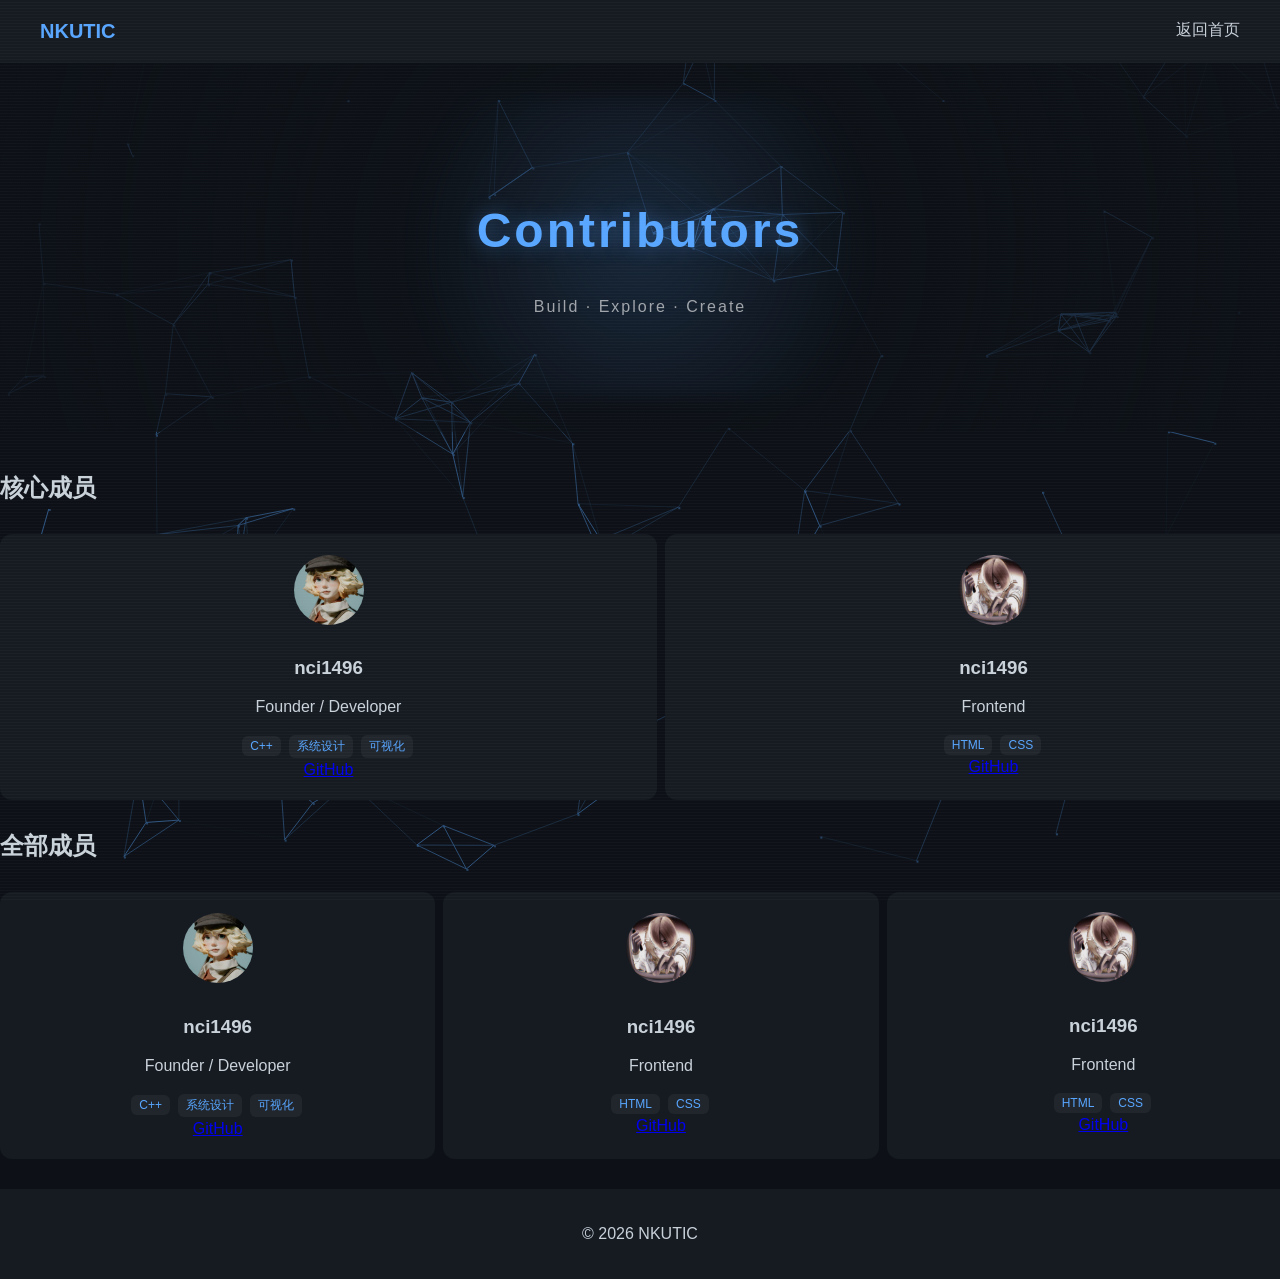
==== contributors.html @ daf4916a "feat update: build contributors pages" ====
<!DOCTYPE html>
<html lang="zh">
<head>
    <meta charset="UTF-8">
    <meta name="viewport" content="width=device-width, initial-scale=1.0">
    <title>Contributors</title>
    <link rel="stylesheet" href="contributors.css">
    <link rel="stylesheet" href="style.css">
    <script type="module" src="scripts/bg_hero.js"></script>
    <canvas id="heroCanvas" class="bg-canvas"></canvas>
</head>

<body>

<header>
    <div class="logo">NKUTIC</div>
    <nav>
        <a href="index.html">返回首页</a>
    </nav>
</header>

<section class="contributors-hero">
    <h1>Contributors</h1>
    <p>Build · Explore · Create</p>
</section>

<main class="contributors-page">

    <h2>核心成员</h2>
    <div id="core-members" class="member-grid"></div>

    <h2>全部成员</h2>
    <div id="all-members" class="member-grid"></div>

</main>

<footer>
    <p>© 2026 NKUTIC</p>
</footer>

<script type="module" src="scripts/contributors_render.js"></script>

</body>
</html>
---- contributors.css ----
/* hero区 */
.contributors-hero {
    text-align: center;
    padding: 100px 20px;

        background: radial-gradient(
        circle at center,
        rgba(13, 17, 23, 0.2),
        rgba(13, 17, 23, 0.85)
    );
}

.contributors-hero::before {
    content: "";
    position: absolute;
    top: 50%;
    left: 50%;
    width: 600px;
    height: 300px;
    transform: translate(-50%, -50%);
    background: radial-gradient(
        circle,
        rgba(88,166,255,0.15),
        transparent 70%
    );
    filter: blur(10px);
    z-index: -1;
}

.contributors-hero h1 {
    font-size: 48px;
    color: #58a6ff;
    text-shadow: 0 0 20px rgba(88,166,255,0.4);
    letter-spacing: 3px;
}

.contributors-hero p {
    color: rgba(255,255,255,0.6);
    letter-spacing: 2px;
}

.bg-canvas {
    position: fixed;
    inset: 0;
    z-index: 0;
    opacity: 0.5;
    pointer-events: none;
}

.contributors-page,header{
    position: relative;
    z-index: 1;
}

/* 网格 */

.member-grid {
    display: grid;
    grid-template-columns: repeat(auto-fit, minmax(180px, 1fr));
    gap: 20px;
    margin: 30px 0;
}

/* 标签 */

.tag {
    display: inline-block;
    margin: 3px;
    padding: 3px 8px;
    border-radius: 6px;
    background: #21262d;
    color: #58a6ff;
    font-size: 12px;
}

/* 卡片 */

.member {
    width: 100%;
    background: #161b22;
    padding: 20px;
    border-radius: 12px;
    text-align: center;
    transition: 0.3s;
    position: relative;
    pointer-events: auto;
}
.member-grid {
    display: grid;
    grid-template-columns: repeat(auto-fit, minmax(180px, 1fr));
    gap: 50px;
}

.member img {
    width: 70px;
    height: 70px;
    border-radius: 50%;
    margin-bottom: 10px;
}

.member:hover {
    transform: translateY(-8px);
}

/* 高光 */

.member.highlight {
    position: relative;
    border: 1px solid transparent;
    background: #161b22;
}

/* .member.highlight::before {
    content: "";
    position: absolute;
    inset: -1px;
    border-radius: 12px;
    background: linear-gradient(120deg, #58a6ff, transparent, #58a6ff);
    z-index: -1;
    filter: blur(8px);
} */

.member.highlight::after {
    content: "CORE";
    position: absolute;
    top: 10px;
    right: 10px;
    font-size: 10px;
    color: #58a6ff;
    border: 1px solid #58a6ff;
    padding: 2px 6px;
    border-radius: 6px;
}

.member::after {
    content: "";
    position: absolute;
    inset: 0;
    border-radius: 12px;
    background: radial-gradient(
        circle at var(--x, 50%) var(--y, 50%),
        rgba(88,166,255,0.2),
        transparent 60%
    );
    opacity: 0;
    transition: 0.2s;
}

.member:hover::after {
    opacity: 1;
}



/* 流光背景,加!important防止被覆盖 */
/* body {
    background: radial-gradient(circle at 20% 30%, #0a1a2f, transparent),
                radial-gradient(circle at 80% 70%, #0a1a2f, transparent),
                #0d1117 !important;  
            } */

/* 背景扫描线 */

body::after {
    content: "";
    position: fixed;
    inset: 0;
    background: repeating-linear-gradient(
        transparent,
        transparent 2px,
        rgba(255,255,255,0.05) 3px
    )!important;
    pointer-events: none;
    z-index: 999;
}
---- style.css ----
body {
    margin: 0;
    font-family: Arial;
    background: #0d1117;
    color: #c9d1d9;
}

/* 顶部 */
header {
    display: flex;
    justify-content: space-between;
    padding: 20px 40px;
    background: #161b22;
}

.logo {
    font-size: 20px;
    font-weight: bold;
    color: #58a6ff;
}

nav a {
    color: #c9d1d9;
    margin-left: 20px;
    text-decoration: none;
}

nav a:hover {
    color: #58a6ff;
}

/* 首页大字 */
.hero {
    position: relative;
    height: 100vh;
    background: #0d1117;
    min-height: 300px;
}

@media (max-width: 600px) {
    .hero {
        height: 40vh;
    }
}

#heroCanvas {
    position: absolute;
    top: 0;
    left: 0;
    width: 100%;
    height: 100%;
    display: block;
}

.hero-overlay {
    position: absolute;
    top: 50%;
    left: 50%;
    transform: translate(-50%, -50%);
    
    text-align: center;
    color: white;

    z-index: 2;
    
    /* 防止阻挡被按 */
    pointer-events: none;

}


/* 标题 */
.hero-overlay h1 {
    font-size: 48px;
    color: #58a6ff;
    text-shadow: 0 0 20px rgba(88,166,255,0.4);
    letter-spacing: 3px;
}

/* 副标题 */
.hero-overlay p {
    font-size: 18px;
    color: #8b949e;
}

/* 按钮 */
.hero-overlay button {
    margin-top: 20px;
    padding: 10px 20px;
    border-radius: 8px;
    border: none;
    background: #58a6ff;
    color: white;
    cursor: pointer;
/* 恢复按键功能 */
    pointer-events: auto;
}



.hero::after {
    content: "";
    position: absolute;
    left: 0;
    bottom: 0;
    width: 100%;
    height: 100px;

    background: linear-gradient(to bottom, transparent, #0d1117);
}

/* 通用 section */

section {
    padding: 60px 40px;

    opacity: 0;
    transform: translateY(30px);
    animation: fadeIn 1s forwards;
}

@keyframes fadeIn {
    to {
        opacity: 1;
        transform: translateY(0);
    }
}

/*  ////// 卡片 //////*/
.card {
    background: #161b22;
    padding: 20px;
    margin-top: 20px;
    overflow: hidden;
    border-radius: 12px;
    transition: 0.3s;
    width: 75%;
    margin: auto;
}

.card:hover {
    transform: translateY(-5px);
    box-shadow: 0 0 15px #58a6ff44;
}

.card a {
    color: #58a6ff;
    text-decoration: none;
}

.card a:hover {
    text-decoration: underline;
    transform: translateY(-3px) scale(1.02);
    box-shadow: 0 10px 30px rgba(88,166,255,0.2);
}

.card img {
    width: 100%;
    height: 300px;
    object-fit: contain;
    background: #0d1117;
    border-radius: 8px;
}

.tags {
    margin-top: 5px;
}

.tag {
    display: inline-block;
    padding: 3px 8px;
    margin-right: 5px;
    border-radius: 6px;
    background: #21262d;
    color: #58a6ff;
    font-size: 12px;
}


/* 内容区 */
.card-content {
    padding: 15px;
}

/* 按钮区 */
.card-buttons {
    margin-top: 10px;
    display: flex;
    gap: 10px;
    
}


.card-buttons a {
    padding: 6px 12px;
    border-radius: 6px;
    background: #58a6ff;
    color: white;
    text-decoration: none;
    font-size: 14px;
}

.card-buttons a:hover {
    background: #1f6feb;
}

.card-grid {
    display: grid;
    grid-template-columns: repeat(auto-fit, minmax(300px, 1fr));
    gap: 20px;
}



/* 页脚 */
footer {
    text-align: center;
    padding: 20px;
    background: #161b22;
}



/* 项目页 */

/* 项目页整体 */
.project-page {
    max-width: 900px;
    margin: auto;
}

/* 头部 */
.project-hero {
    text-align: center;
    padding: 60px 20px;
}

.project-hero h1 {
    font-size: 40px;
    color: #58a6ff;
}

/* 更多按钮 */
.more {
    text-align: center;
    margin-top: 40px;
}

.btn-primary {
    display: inline-block;
    padding: 12px 28px;
    border-radius: 999px; /* 胶囊按钮 */
    background: linear-gradient(135deg, #58a6ff, #1f6feb);
    color: white;
    font-weight: 500;
    text-decoration: none;
    letter-spacing: 1px;

    transition: all 0.3s ease;
}

/* hover 提升 */
.btn-primary:hover {
    transform: translateY(-3px) scale(1.03);
    box-shadow: 0 8px 20px rgba(88,166,255,0.4);
}

/* 点击反馈 */
.btn-primary:active {
    transform: scale(0.97);
}


/* 按钮 */
.btn {
    display: inline-block;
    margin-top: 20px;
    padding: 10px 20px;
    background: #58a6ff;
    color: white;
    text-decoration: none;
    border-radius: 8px;
}

.btn:hover {
    background: #1f6feb;
}

/* 图片 */
.project-img {
    width: 100%;
    border-radius: 10px;
    margin-top: 20px;
}

/* 段落 */
section {
    margin-bottom: 40px;
}

/* 代码块 */
pre {
    background: #0d1117;
    color: #c9d1d9;
    padding: 16px 20px;
    border-radius: 12px;
    overflow-x: auto;

    border: 1px solid #30363d;

    font-family: "Fira Code", "Consolas", monospace;
    font-size: 14px;
    line-height: 1.6;

    position: relative;
}

/* 左侧装饰条（重点） */
pre::before {
    content: "";
    position: absolute;
    left: 0;
    top: 0;
    width: 4px;
    height: 100%;
    background: #58a6ff;
    border-radius: 12px 0 0 12px;
}

/* code本体 */
code {
    color: #c9d1d9;
}

pre::after {
    content: "C++"; /* 可以按需要改 */
    position: absolute;
    top: 8px;
    right: 12px;
    font-size: 12px;
    color: #8b949e;
}
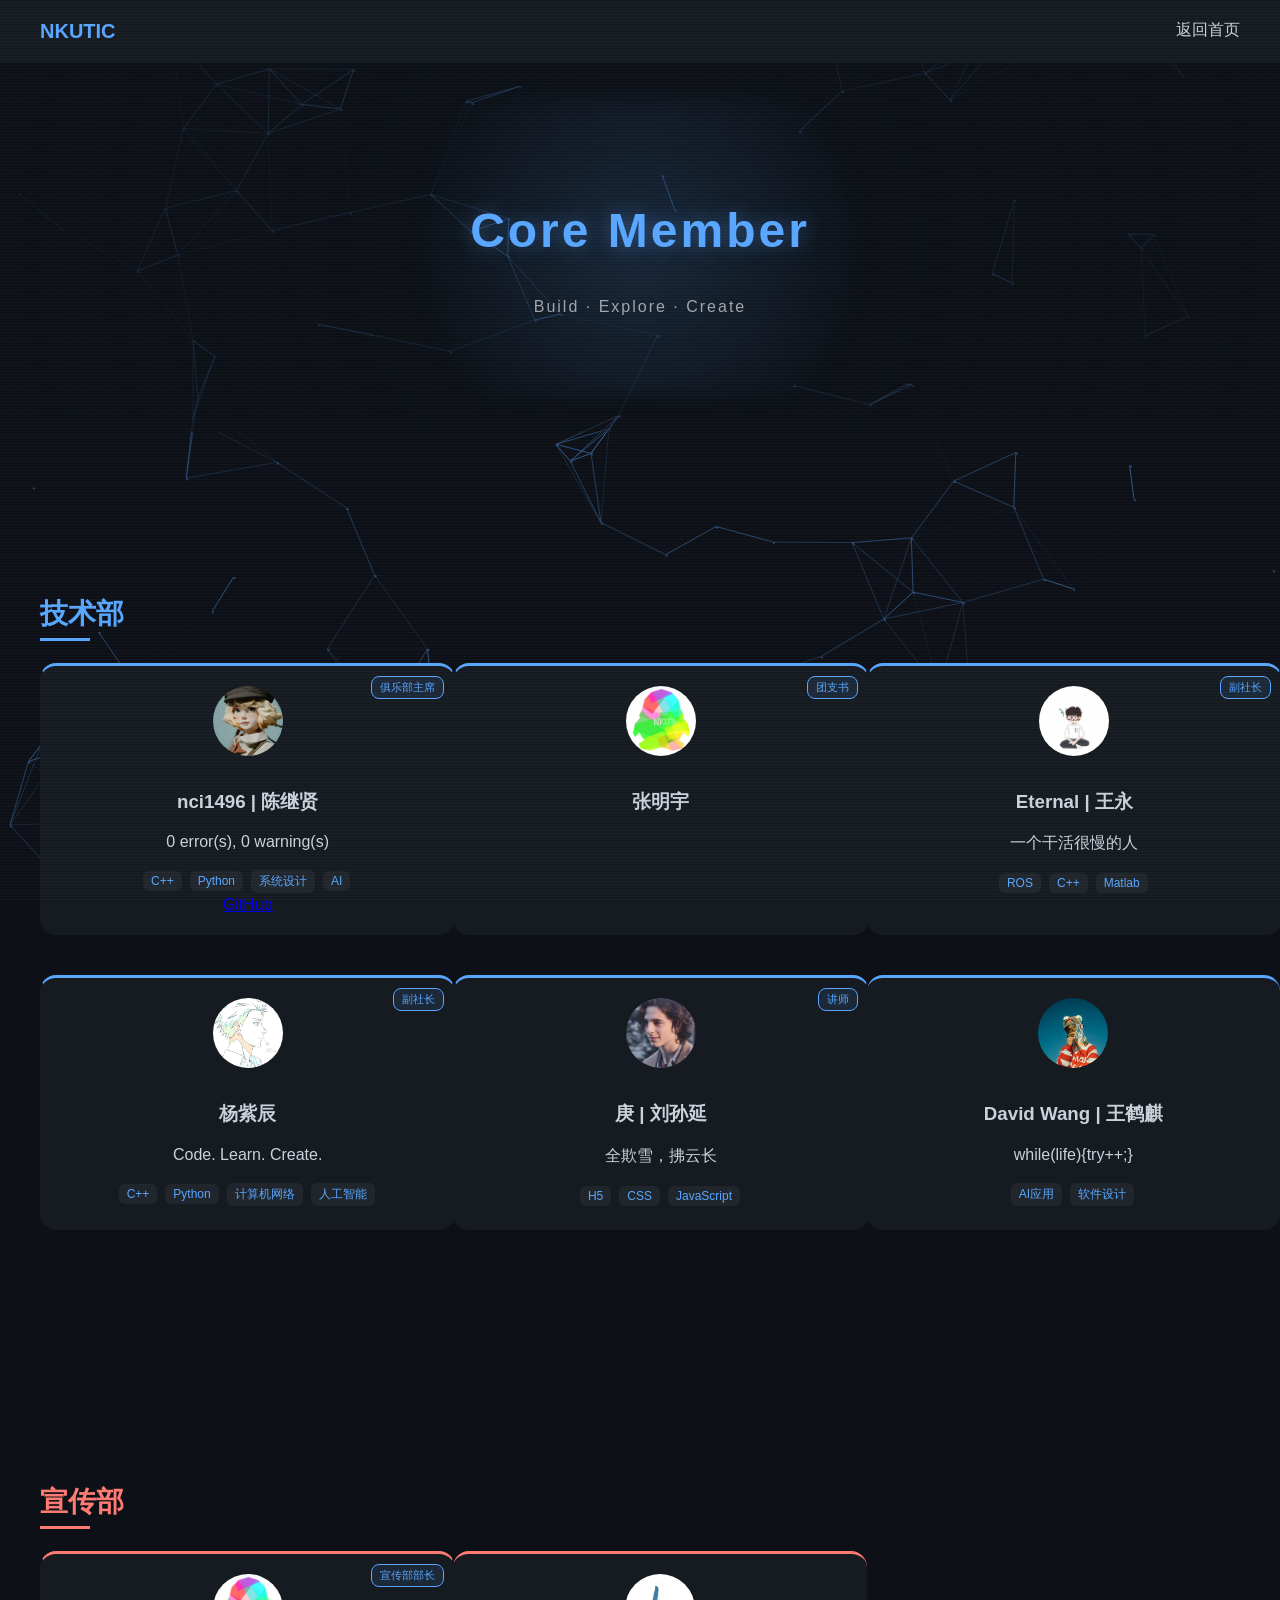
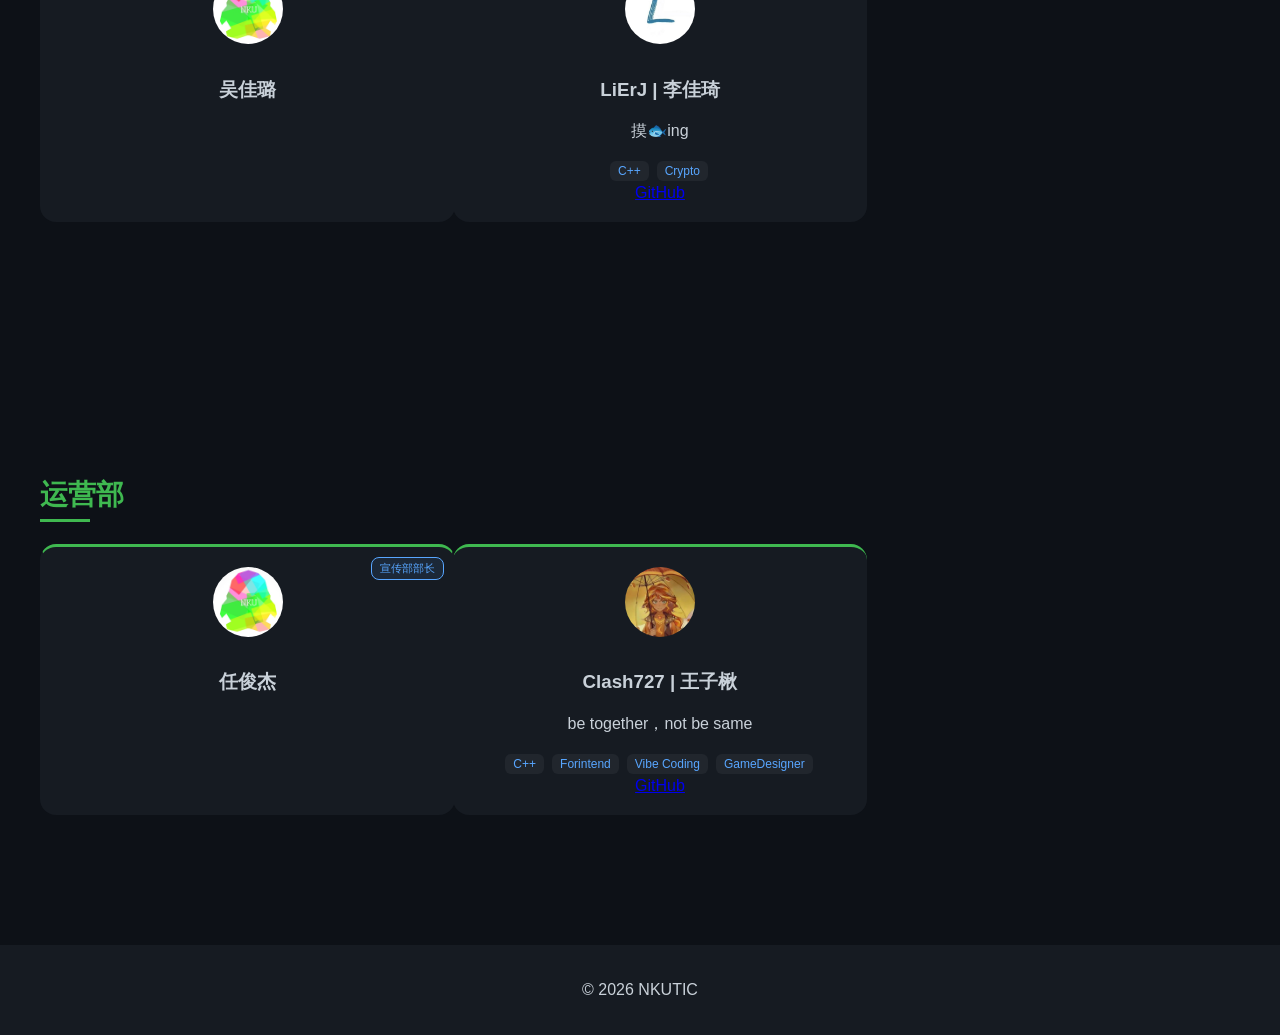
==== commit 418bb13d: "feat update:contributors pages" ====
--- a/contributors.html
+++ b/contributors.html
@@ -20,18 +20,26 @@
 </header>
 
 <section class="contributors-hero">
-    <h1>Contributors</h1>
+    <h1>Core Member</h1>
     <p>Build · Explore · Create</p>
 </section>
 
 <main class="contributors-page">
 
-    <h2>核心成员</h2>
-    <div id="core-members" class="member-grid"></div>
+<section class="dept dept-tech">
+    <h2>技术部</h2>
+    <div id="tech-members" class="member-grid"></div>
+</section>
 
-    <h2>全部成员</h2>
-    <div id="all-members" class="member-grid"></div>
+<section class="dept dept-media">
+    <h2>宣传部</h2>
+    <div id="media-members" class="member-grid"></div>
+</section>
 
+<section class="dept dept-ops">
+    <h2>运营部</h2>
+    <div id="ops-members" class="member-grid"></div>
+</section>
 </main>
 
 <footer>
--- a/contributors.css
+++ b/contributors.css
@@ -52,13 +52,26 @@
     z-index: 1;
 }
 
+
 /* 网格 */
 
 .member-grid {
     display: grid;
-    grid-template-columns: repeat(auto-fit, minmax(180px, 1fr));
-    gap: 20px;
+    grid-template-columns: repeat(3, 1fr);
+    gap: 40px;
     margin: 30px 0;
+}
+
+@media (max-width: 900px) {
+    .member-grid {
+        grid-template-columns: repeat(2, 1fr);
+    }
+}
+
+@media (max-width: 500px) {
+    .member-grid {
+        grid-template-columns: 1fr;
+    }
 }
 
 /* 标签 */
@@ -79,16 +92,11 @@
     width: 100%;
     background: #161b22;
     padding: 20px;
-    border-radius: 12px;
+    border-radius: 16px;
     text-align: center;
     transition: 0.3s;
     position: relative;
     pointer-events: auto;
-}
-.member-grid {
-    display: grid;
-    grid-template-columns: repeat(auto-fit, minmax(180px, 1fr));
-    gap: 50px;
 }
 
 .member img {
@@ -102,35 +110,34 @@
     transform: translateY(-8px);
 }
 
+/* CORE 标签 */
+.badge {
+    position: absolute;
+    top: 10px;
+    right: 10px;
+    font-size: 11px;
+    padding: 3px 8px;
+    border-radius: 8px;
+
+    color: #58a6ff;
+    border: 1px solid #58a6ff;
+
+    background: rgba(88,166,255,0.1);
+    backdrop-filter: blur(4px);
+
+    transition: 0.2s;
+    z-index: 2; 
+}
+
 /* 高光 */
 
 .member.highlight {
     position: relative;
     border: 1px solid transparent;
     background: #161b22;
-}
-
-/* .member.highlight::before {
-    content: "";
-    position: absolute;
-    inset: -1px;
-    border-radius: 12px;
-    background: linear-gradient(120deg, #58a6ff, transparent, #58a6ff);
-    z-index: -1;
-    filter: blur(8px);
-} */
-
-.member.highlight::after {
-    content: "CORE";
-    position: absolute;
-    top: 10px;
-    right: 10px;
-    font-size: 10px;
-    color: #58a6ff;
-    border: 1px solid #58a6ff;
-    padding: 2px 6px;
-    border-radius: 6px;
-}
+    z-index: 1;
+}
+
 
 .member::after {
     content: "";
@@ -142,22 +149,16 @@
         rgba(88,166,255,0.2),
         transparent 60%
     );
+        border: 1px solid #58a6ff;
     opacity: 0;
     transition: 0.2s;
+
+    pointer-events: none; /* ⭐ 必须 */
 }
 
 .member:hover::after {
     opacity: 1;
 }
-
-
-
-/* 流光背景,加!important防止被覆盖 */
-/* body {
-    background: radial-gradient(circle at 20% 30%, #0a1a2f, transparent),
-                radial-gradient(circle at 80% 70%, #0a1a2f, transparent),
-                #0d1117 !important;  
-            } */
 
 /* 背景扫描线 */
 
@@ -173,3 +174,77 @@
     pointer-events: none;
     z-index: 999;
 }
+
+
+/* 成员介绍 */
+
+.dept {
+    margin-top: 80px;
+}
+
+/* 标题风格 */
+.dept h2 {
+    font-size: 28px;
+    margin-bottom: 20px;
+    position: relative;
+}
+
+/* 技术部 */
+.dept-tech h2 {
+    color: #58a6ff;
+}
+.dept-tech h2::after {
+    background: #58a6ff;
+}
+
+/* 宣传部 */
+.dept-media h2 {
+    color: #ff7b72;
+}
+.dept-media h2::after {
+    background: #ff7b72;
+}
+
+/* 运营部 */
+.dept-ops h2 {
+    color: #3fb950;
+}
+.dept-ops h2::after {
+    background: #3fb950;
+}
+
+.dept h2::after {
+    content: "";
+    position: absolute;
+    left: 0;
+    bottom: -8px;
+    width: 50px;
+    height: 3px;
+}
+
+/* 技术部：蓝 */
+.member.dept-tech {
+    border-top: 3px solid #58a6ff;
+}
+
+/* 宣传部：红 */
+.member.dept-media {
+    border-top: 3px solid #ff7b72;
+}
+
+/* 运营部：绿 */
+.member.dept-ops {
+    border-top: 3px solid #3fb950;
+}
+
+.member.dept-tech:hover {
+    box-shadow: 0 10px 30px rgba(88,166,255,0.25);
+}
+
+.member.dept-media:hover {
+    box-shadow: 0 10px 30px rgba(255,123,114,0.25);
+}
+
+.member.dept-ops:hover {
+    box-shadow: 0 10px 30px rgba(63,185,80,0.25);
+}
--- a/style.css
+++ b/style.css
@@ -69,18 +69,21 @@
 }
 
 
-/* 标题 */
+
 .hero-overlay h1 {
-    font-size: 48px;
+    font-size: clamp(42px, 9vw, 120px);
     color: #58a6ff;
     text-shadow: 0 0 20px rgba(88,166,255,0.4);
-    letter-spacing: 3px;
-}
-
-/* 副标题 */
+    letter-spacing: clamp(1px, 0.5vw, 6px);
+    line-height: 1.05;
+    font-weight: 700;
+}
+
 .hero-overlay p {
-    font-size: 18px;
+    font-size: clamp(16px, 3.5vw, 40px);
     color: #8b949e;
+    letter-spacing: clamp(0.5px, 0.3vw, 3px);
+    line-height: 1.2;
 }
 
 /* 按钮 */
@@ -113,7 +116,7 @@
 
 section {
     padding: 60px 40px;
-
+    margin-bottom: 40px;
     opacity: 0;
     transform: translateY(30px);
     animation: fadeIn 1s forwards;
@@ -293,11 +296,6 @@
     margin-top: 20px;
 }
 
-/* 段落 */
-section {
-    margin-bottom: 40px;
-}
-
 /* 代码块 */
 pre {
     background: #0d1117;
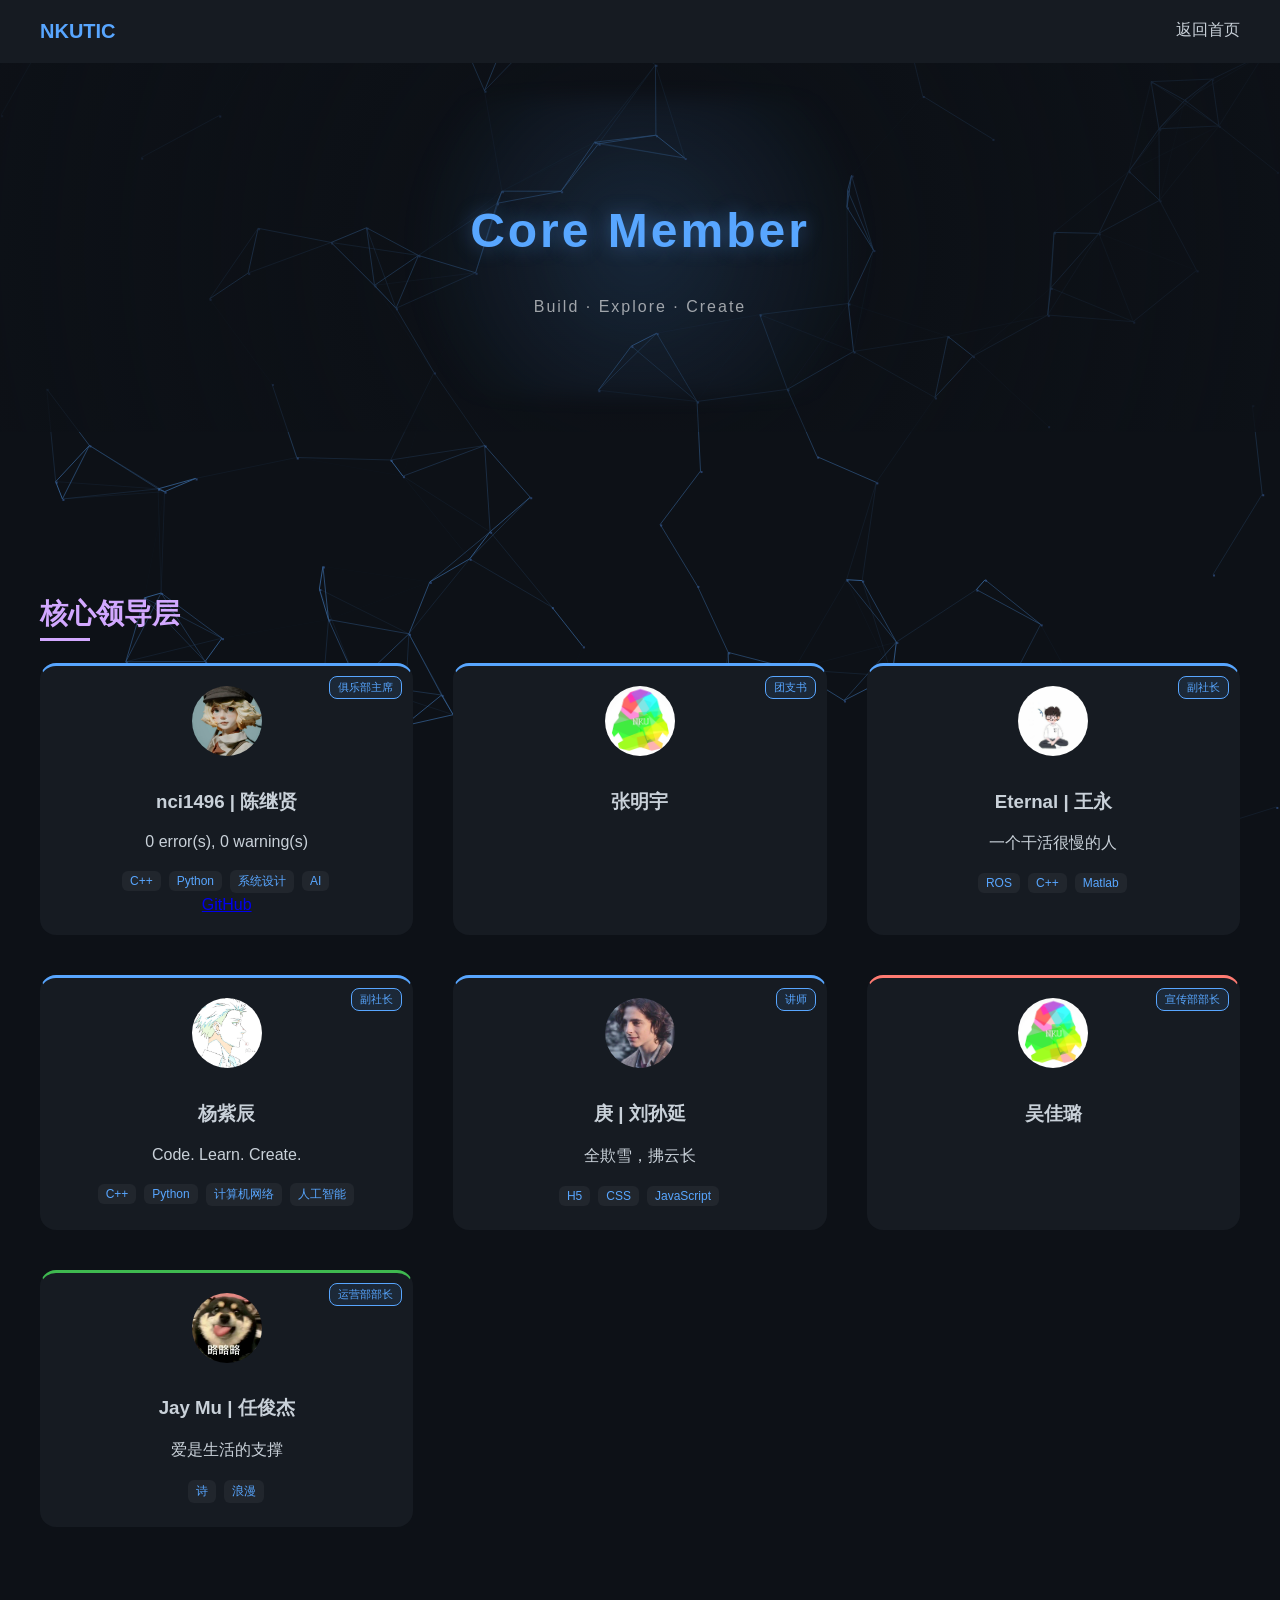
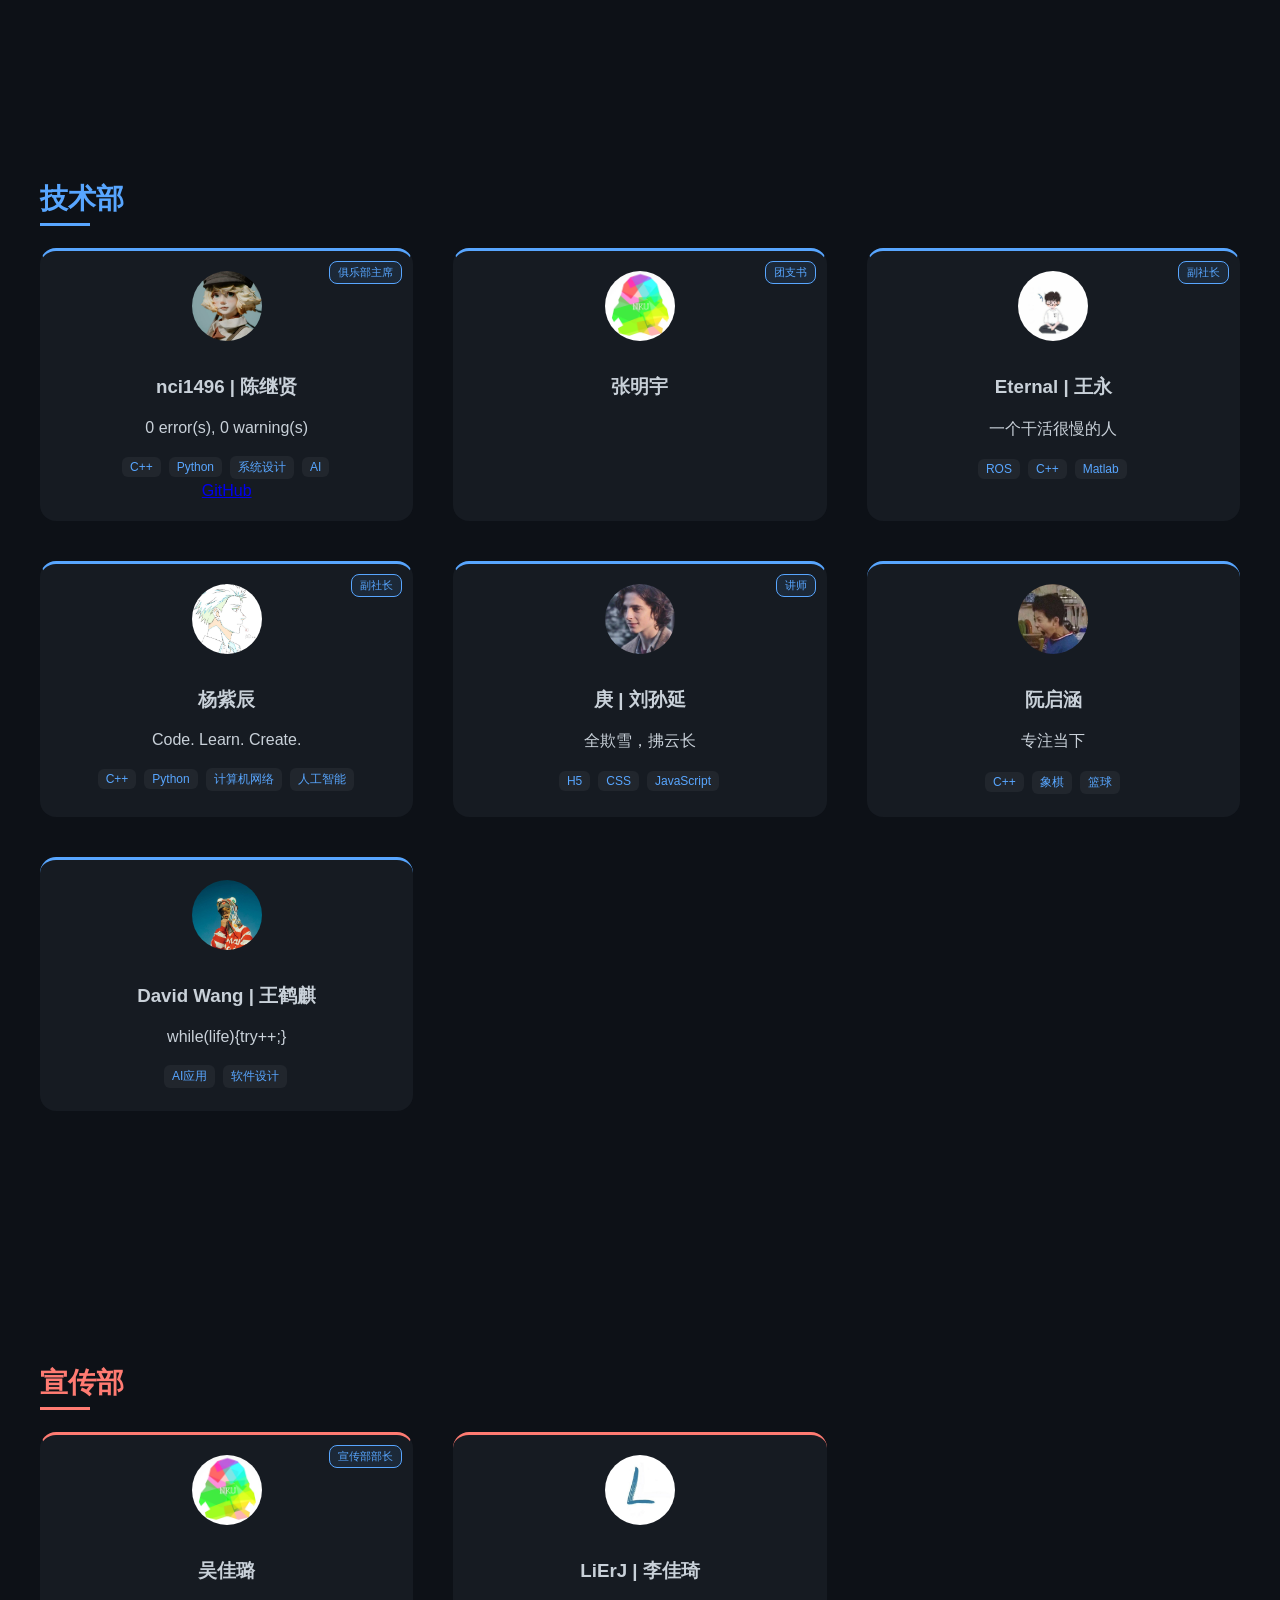
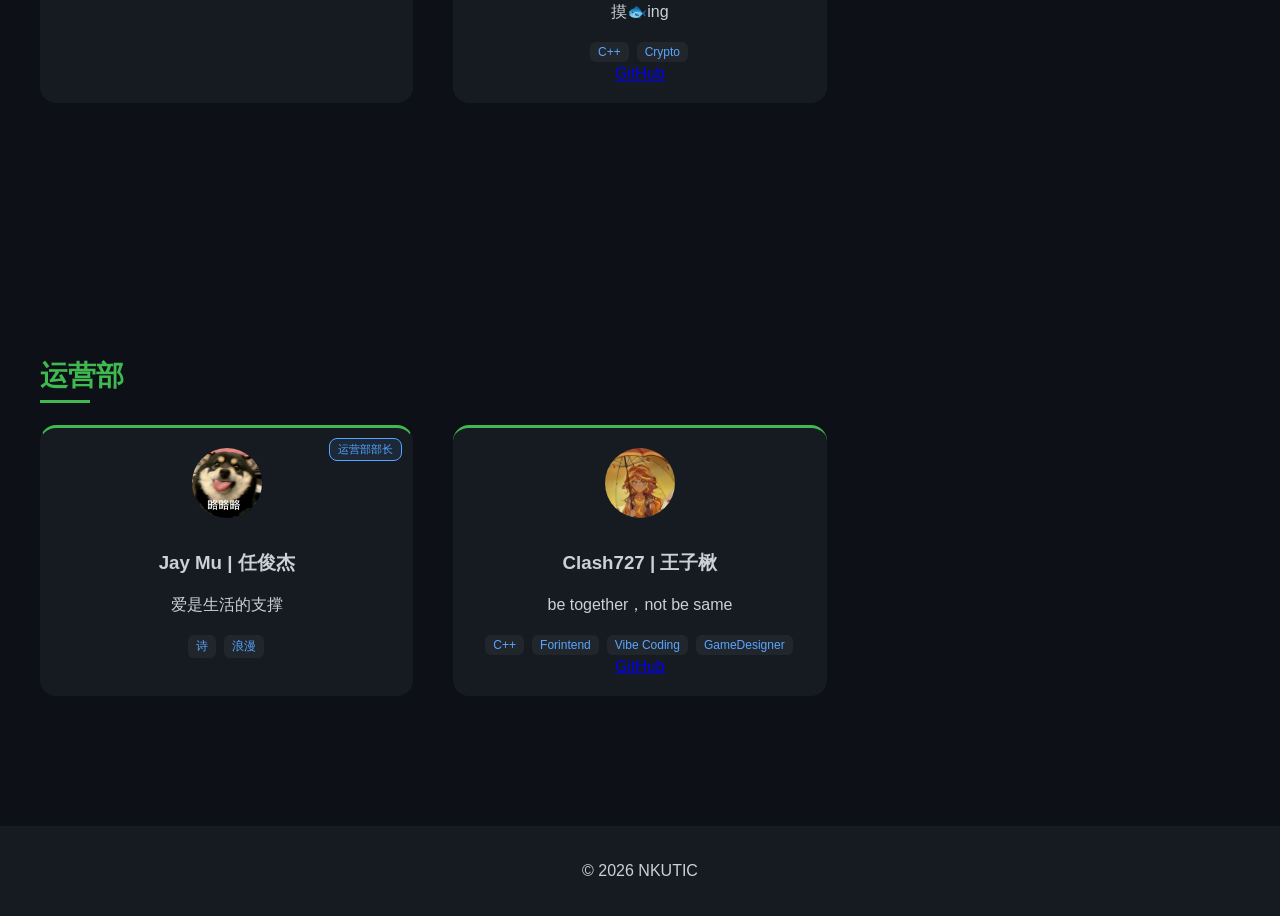
==== commit 45d443c0: "feat update:a lot" ====
--- a/contributors.html
+++ b/contributors.html
@@ -26,6 +26,11 @@
 
 <main class="contributors-page">
 
+<section class="dept dept-leadership">
+    <h2>核心领导层</h2>
+    <div id="leadership-members" class="member-grid"></div>
+</section>
+
 <section class="dept dept-tech">
     <h2>技术部</h2>
     <div id="tech-members" class="member-grid"></div>
--- a/contributors.css
+++ b/contributors.css
@@ -1,3 +1,11 @@
+/* 避免侧向溢出 */
+* {
+    box-sizing: border-box;
+}
+html, body {
+    overflow-x: hidden;
+}
+
 /* hero区 */
 .contributors-hero {
     text-align: center;
@@ -71,6 +79,7 @@
 @media (max-width: 500px) {
     .member-grid {
         grid-template-columns: 1fr;
+        justify-items: center; 
     }
 }
 
@@ -153,7 +162,7 @@
     opacity: 0;
     transition: 0.2s;
 
-    pointer-events: none; /* ⭐ 必须 */
+    pointer-events: none;
 }
 
 .member:hover::after {
@@ -165,7 +174,8 @@
 body::after {
     content: "";
     position: fixed;
-    inset: 0;
+    width: 100vw;   /* 👈 关键 */
+    height: 100vh;  /* 👈 关键 */
     background: repeating-linear-gradient(
         transparent,
         transparent 2px,
@@ -173,6 +183,7 @@
     )!important;
     pointer-events: none;
     z-index: 999;
+    overflow-x: hidden;
 }
 
 
@@ -213,6 +224,13 @@
     background: #3fb950;
 }
 
+.dept-leadership h2 {
+    color: #d2a8ff;
+}
+.dept-leadership h2::after {
+    background: #d2a8ff;
+}
+
 .dept h2::after {
     content: "";
     position: absolute;
--- a/style.css
+++ b/style.css
@@ -122,6 +122,98 @@
     animation: fadeIn 1s forwards;
 }
 
+/* 关于我们 */
+.about-lead {
+    max-width: 980px;
+    margin: 10px auto 22px;
+    color: #c9d1d9;
+    font-size: 18px;
+    line-height: 1.7;
+}
+
+.about-grid {
+    max-width: 1100px;
+    margin: 0 auto;
+    display: grid;
+    grid-template-columns: repeat(auto-fit, minmax(280px, 1fr));
+    gap: 18px;
+}
+
+.about-block {
+    background: rgba(22, 27, 34, 0.55);
+    border: 1px solid #21262d;
+    border-radius: 16px;
+    padding: 18px;
+}
+
+.about-list {
+    margin: 10px 0 0;
+    padding-left: 18px;
+    color: #8b949e;
+    line-height: 1.7;
+}
+
+.about-cards {
+    margin-top: 12px;
+    display: grid;
+    grid-template-columns: repeat(2, minmax(0, 1fr));
+    gap: 12px;
+}
+
+@media (max-width: 720px) {
+    .about-cards {
+        grid-template-columns: 1fr;
+    }
+}
+
+.about-card {
+    padding: 12px 12px;
+    border-radius: 12px;
+    background: #161b22;
+    border: 1px solid #21262d;
+}
+
+.about-card-title {
+    color: #c9d1d9;
+    font-weight: 700;
+}
+
+.about-card-desc {
+    margin-top: 6px;
+    color: #8b949e;
+    font-size: 13px;
+    line-height: 1.6;
+}
+
+.faq {
+    margin-top: 10px;
+    display: grid;
+    gap: 10px;
+}
+
+.faq-item {
+    padding: 12px 12px;
+    border-radius: 12px;
+    background: #161b22;
+    border: 1px solid #21262d;
+}
+
+.faq-q {
+    font-weight: 700;
+    color: #c9d1d9;
+}
+
+.faq-a {
+    margin-top: 6px;
+    color: #8b949e;
+    font-size: 13px;
+    line-height: 1.6;
+}
+
+.about-cta-actions {
+    margin-top: 12px;
+}
+
 @keyframes fadeIn {
     to {
         opacity: 1;
@@ -213,6 +305,107 @@
     gap: 20px;
 }
 
+/* 活动专栏 */
+.activity-featured {
+    margin-top: 24px;
+}
+
+.subheading {
+    margin: 10px 0 0;
+    color: #8b949e;
+    font-weight: 600;
+    letter-spacing: 0.5px;
+}
+
+.activity-card .activity-meta {
+    margin: 8px 0 10px;
+    color: #8b949e;
+    font-size: 13px;
+}
+
+.activity-card .activity-type {
+    color: #58a6ff;
+}
+
+.activity-cover-placeholder {
+    width: 100%;
+    height: 300px;
+    border-radius: 8px;
+    background:
+        radial-gradient(80% 80% at 30% 20%, rgba(88,166,255,0.18), transparent 60%),
+        linear-gradient(180deg, #0d1117, #0b0f14);
+    border: 1px solid #21262d;
+}
+
+/* 首页团队架构 */
+.team-structure {
+    margin-top: 24px;
+    display: grid;
+    gap: 28px;
+}
+
+.team-block {
+    background: rgba(22, 27, 34, 0.55);
+    border: 1px solid #21262d;
+    border-radius: 16px;
+    padding: 18px 18px 12px;
+}
+
+.team-desc {
+    margin: 8px 0 14px;
+    color: #8b949e;
+}
+
+.mini-member-grid {
+    display: grid;
+    grid-template-columns: repeat(auto-fit, minmax(200px, 1fr));
+    gap: 14px;
+}
+
+.mini-member {
+    display: flex;
+    align-items: center;
+    gap: 12px;
+    padding: 10px 12px;
+    border-radius: 12px;
+    background: #161b22;
+    border: 1px solid #21262d;
+    text-decoration: none;
+    transition: transform 0.2s ease, box-shadow 0.2s ease, border-color 0.2s ease;
+}
+
+.mini-member:hover {
+    transform: translateY(-2px);
+    border-color: rgba(88, 166, 255, 0.55);
+    box-shadow: 0 10px 25px rgba(88,166,255,0.12);
+}
+
+.mini-member img {
+    width: 44px;
+    height: 44px;
+    border-radius: 50%;
+    object-fit: cover;
+    background: #0d1117;
+}
+
+.mini-member-name {
+    color: #c9d1d9;
+    font-weight: 600;
+    font-size: 14px;
+    line-height: 1.2;
+}
+
+.mini-member-badge {
+    margin-top: 3px;
+    display: inline-block;
+    font-size: 12px;
+    color: #58a6ff;
+    background: rgba(88,166,255,0.08);
+    border: 1px solid rgba(88,166,255,0.35);
+    padding: 2px 8px;
+    border-radius: 999px;
+}
+
 
 
 /* 页脚 */
